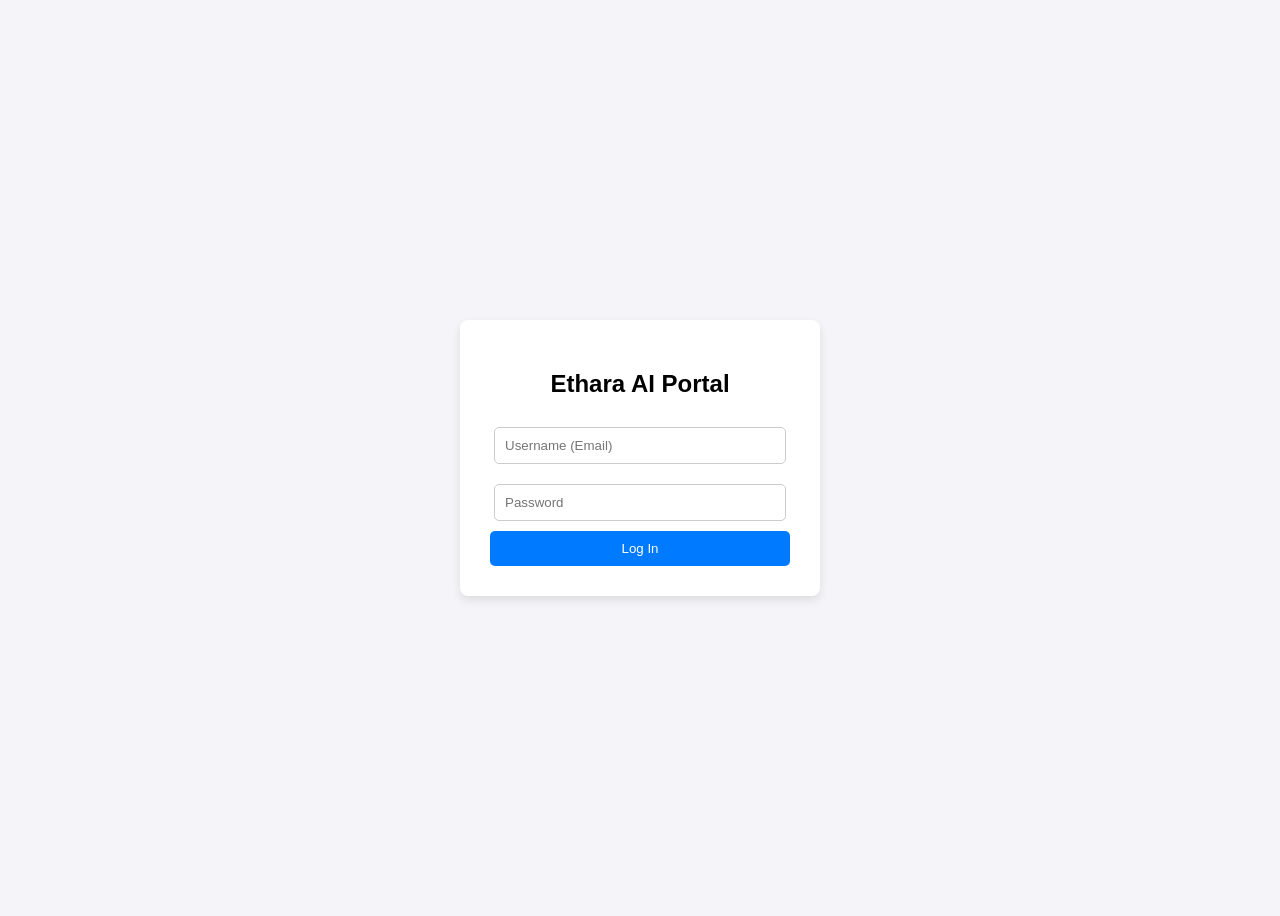
==== taskmanager/taskmanager/src/main/resources/static/dashboard.html @ 2483066d "Merge frontend into backend static resources" ====
<!DOCTYPE html>
<html lang="en">
<head>
    <meta charset="UTF-8">
    <title>Ethara AI - Dashboard</title>
    <style>
        body { font-family: Arial, sans-serif; background-color: #f4f4f9; padding: 20px; }
        .header { display: flex; justify-content: space-between; align-items: center; background: white; padding: 10px 20px; border-radius: 8px; box-shadow: 0 2px 5px rgba(0,0,0,0.1); margin-bottom: 20px; }
        .btn { padding: 8px 15px; border: none; border-radius: 5px; cursor: pointer; color: white; }
        .btn-danger { background-color: #dc3545; }
        .btn-primary { background-color: #007bff; }
        
        /* This hides the Admin section by default. We will un-hide it in JS if they have the Admin role! */
        #admin-section { display: none; background: #e9ecef; padding: 15px; border-radius: 8px; margin-bottom: 20px; }
        
        .task-card { background: white; padding: 15px; border-radius: 8px; box-shadow: 0 2px 5px rgba(0,0,0,0.1); margin-bottom: 10px; }
        .overdue { border-left: 5px solid red; } /* Ethara AI requirement: highlight overdue tasks */
        .on-time { border-left: 5px solid green; }
    </style>
</head>
<body>

    <div class="header">
        <h2>Task Dashboard</h2>
        <button class="btn btn-danger" onclick="logout()">Logout</button>
    </div>

    <!-- ADMIN ONLY SECTION -->
   <!-- ADMIN ONLY SECTION -->
    <div id="admin-section">
        <h3>Admin Controls: Create Task</h3>
        <form onsubmit="createTask(event)">
            <input type="text" id="task-title" placeholder="Task Title" required>
            <input type="date" id="task-date" required>
            
            <!-- New Dynamic ID Inputs -->
            <div style="margin-top: 10px;">
                <label>Project ID:</label>
                <input type="number" id="project-id-input" value="1" style="width: 50px;" required>
                
                <label>Assignee ID:</label>
                <input type="number" id="assignee-id-input" value="1" style="width: 50px;" required>
            </div>

            <button type="submit" class="btn btn-primary" style="margin-top: 10px;">Assign Task</button>
        </form>
    </div>
    <!-- TASK LIST SECTION -->
    <div>
        <h3>Your Tasks</h3>
        <div id="task-list">
            <!-- JavaScript will inject the tasks right here! -->
            <p>Loading tasks...</p>
        </div>
    </div>

    <!-- Connect our new Dashboard JavaScript file -->
    <script src="dashboard.js"></script>
</body>
</html>
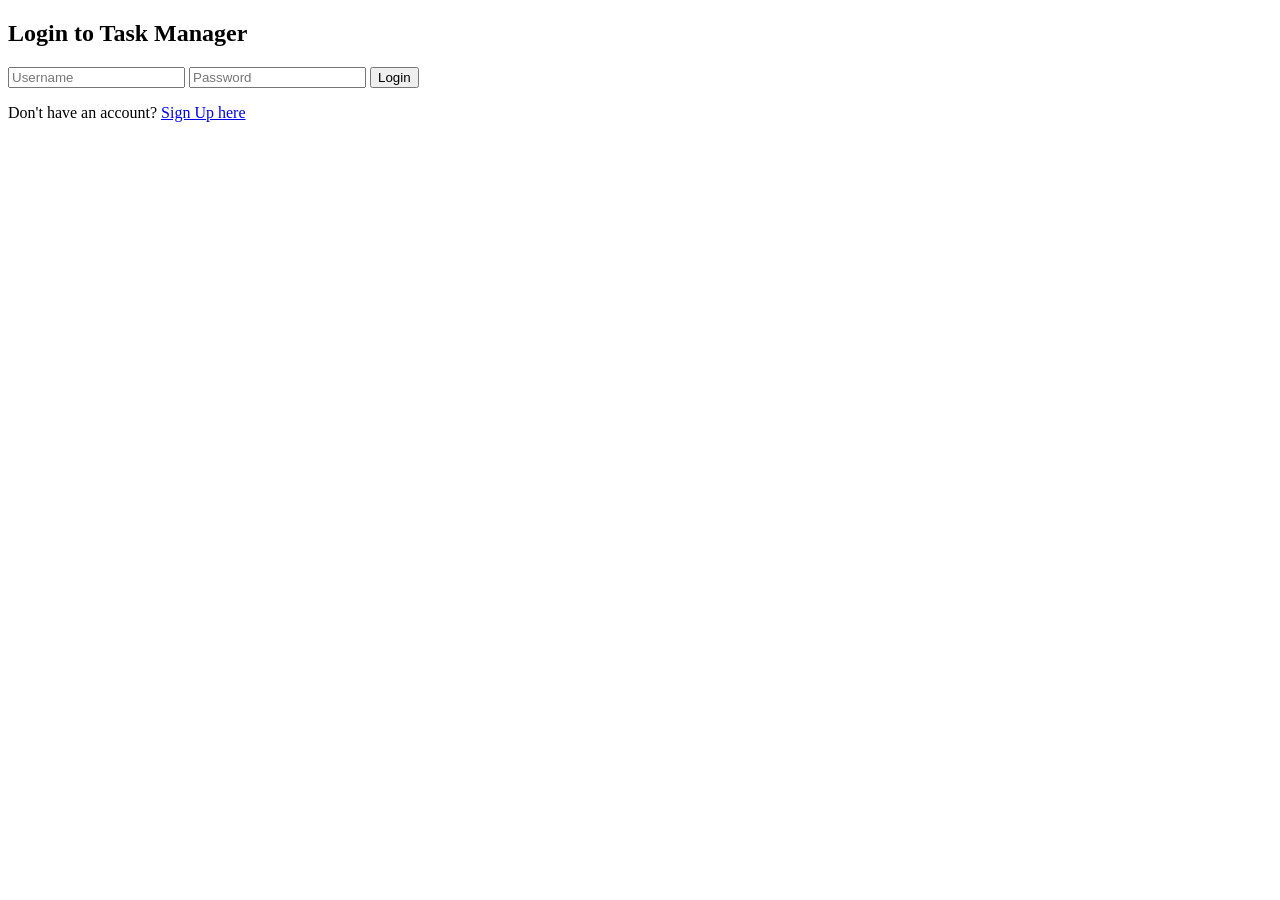
==== commit 5e4a79f9: "Restored full dashboard UI with JWT headers and RBAC" ====
--- a/taskmanager/taskmanager/src/main/resources/static/dashboard.html
+++ b/taskmanager/taskmanager/src/main/resources/static/dashboard.html
@@ -2,59 +2,65 @@
 <html lang="en">
 <head>
     <meta charset="UTF-8">
-    <title>Ethara AI - Dashboard</title>
+    <title>Ethara Task Manager - Dashboard</title>
+    <link rel="stylesheet" href="style.css">
     <style>
-        body { font-family: Arial, sans-serif; background-color: #f4f4f9; padding: 20px; }
-        .header { display: flex; justify-content: space-between; align-items: center; background: white; padding: 10px 20px; border-radius: 8px; box-shadow: 0 2px 5px rgba(0,0,0,0.1); margin-bottom: 20px; }
-        .btn { padding: 8px 15px; border: none; border-radius: 5px; cursor: pointer; color: white; }
-        .btn-danger { background-color: #dc3545; }
-        .btn-primary { background-color: #007bff; }
-        
-        /* This hides the Admin section by default. We will un-hide it in JS if they have the Admin role! */
-        #admin-section { display: none; background: #e9ecef; padding: 15px; border-radius: 8px; margin-bottom: 20px; }
-        
-        .task-card { background: white; padding: 15px; border-radius: 8px; box-shadow: 0 2px 5px rgba(0,0,0,0.1); margin-bottom: 10px; }
-        .overdue { border-left: 5px solid red; } /* Ethara AI requirement: highlight overdue tasks */
-        .on-time { border-left: 5px solid green; }
+        /* Basic inline layout taaki UI bikhre nahi */
+        body { font-family: Arial, sans-serif; background-color: #f4f7f6; margin: 0; padding: 20px; }
+        .header { display: flex; justify-content: space-between; align-items: center; background: #fff; padding: 15px 20px; border-radius: 8px; box-shadow: 0 2px 4px rgba(0,0,0,0.1); margin-bottom: 20px; }
+        .btn-danger { background: #e74c3c; color: white; border: none; padding: 10px 15px; border-radius: 5px; cursor: pointer; font-weight: bold; }
+        .grid { display: grid; grid-template-columns: 1fr 2fr; gap: 20px; }
+        .card { background: #fff; padding: 20px; border-radius: 8px; box-shadow: 0 2px 4px rgba(0,0,0,0.1); }
+        .hidden { display: none !important; }
+        .task-item { border-left: 4px solid #3498db; padding: 15px; margin-bottom: 10px; background: #f9f9f9; border-radius: 4px; }
+        .overdue { border-left-color: #e74c3c; background: #ffebeb; }
+        input, select, button { width: 100%; padding: 10px; margin-top: 10px; box-sizing: border-box; border-radius: 4px; border: 1px solid #ccc; }
+        .btn-primary { background: #3498db; color: white; border: none; cursor: pointer; font-weight: bold; }
     </style>
 </head>
 <body>
-
     <div class="header">
         <h2>Task Dashboard</h2>
-        <button class="btn btn-danger" onclick="logout()">Logout</button>
-    </div>
-
-    <!-- ADMIN ONLY SECTION -->
-   <!-- ADMIN ONLY SECTION -->
-    <div id="admin-section">
-        <h3>Admin Controls: Create Task</h3>
-        <form onsubmit="createTask(event)">
-            <input type="text" id="task-title" placeholder="Task Title" required>
-            <input type="date" id="task-date" required>
-            
-            <!-- New Dynamic ID Inputs -->
-            <div style="margin-top: 10px;">
-                <label>Project ID:</label>
-                <input type="number" id="project-id-input" value="1" style="width: 50px;" required>
-                
-                <label>Assignee ID:</label>
-                <input type="number" id="assignee-id-input" value="1" style="width: 50px;" required>
-            </div>
-
-            <button type="submit" class="btn btn-primary" style="margin-top: 10px;">Assign Task</button>
-        </form>
-    </div>
-    <!-- TASK LIST SECTION -->
-    <div>
-        <h3>Your Tasks</h3>
-        <div id="task-list">
-            <!-- JavaScript will inject the tasks right here! -->
-            <p>Loading tasks...</p>
+        <div>
+            <span id="userRoleBadge" style="margin-right: 15px; font-weight: bold; color: #555;">Loading Role...</span>
+            <!-- LOGOUT BUTTON KA FIX YAHAN HAI -->
+            <button class="btn-danger" onclick="logoutUser()">Logout</button>
         </div>
     </div>
 
-    <!-- Connect our new Dashboard JavaScript file -->
+    <div class="grid">
+        <!-- ADMIN SECTION: Sirf Admin ko dikhega -->
+        <div class="card hidden" id="adminSection">
+            <h3>Admin Controls</h3>
+            
+            <hr style="margin: 15px 0;">
+            <h4>Create New Project</h4>
+            <form id="projectForm">
+                <input type="text" id="proj-name" placeholder="Enter Project Name" required>
+                <button type="submit" class="btn-primary">Add Project</button>
+            </form>
+
+            <hr style="margin: 25px 0 15px 0;">
+            <h4>Assign New Task</h4>
+            <form id="taskForm">
+                <input type="text" id="task-title" placeholder="Task Title" required>
+                <input type="text" id="task-desc" placeholder="Task Description" required>
+                <input type="date" id="task-due" required>
+                <!-- DB IDs (Normally dropdowns hote hain, par backend connection ke liye IDs fine hain) -->
+                <input type="number" id="task-project-id" placeholder="Project ID (e.g. 1)" required>
+                <input type="number" id="task-assignee-id" placeholder="Assignee User ID (e.g. 2)" required>
+                
+                <button type="submit" class="btn-primary">Assign Task</button>
+            </form>
+        </div>
+
+        <!-- TASKS LIST: Sabko dikhega -->
+        <div class="card" id="taskContainer" style="grid-column: span 2;">
+            <h3>Your Assigned Tasks</h3>
+            <div id="tasksList">Fetching your tasks...</div>
+        </div>
+    </div>
+
     <script src="dashboard.js"></script>
 </body>
 </html>
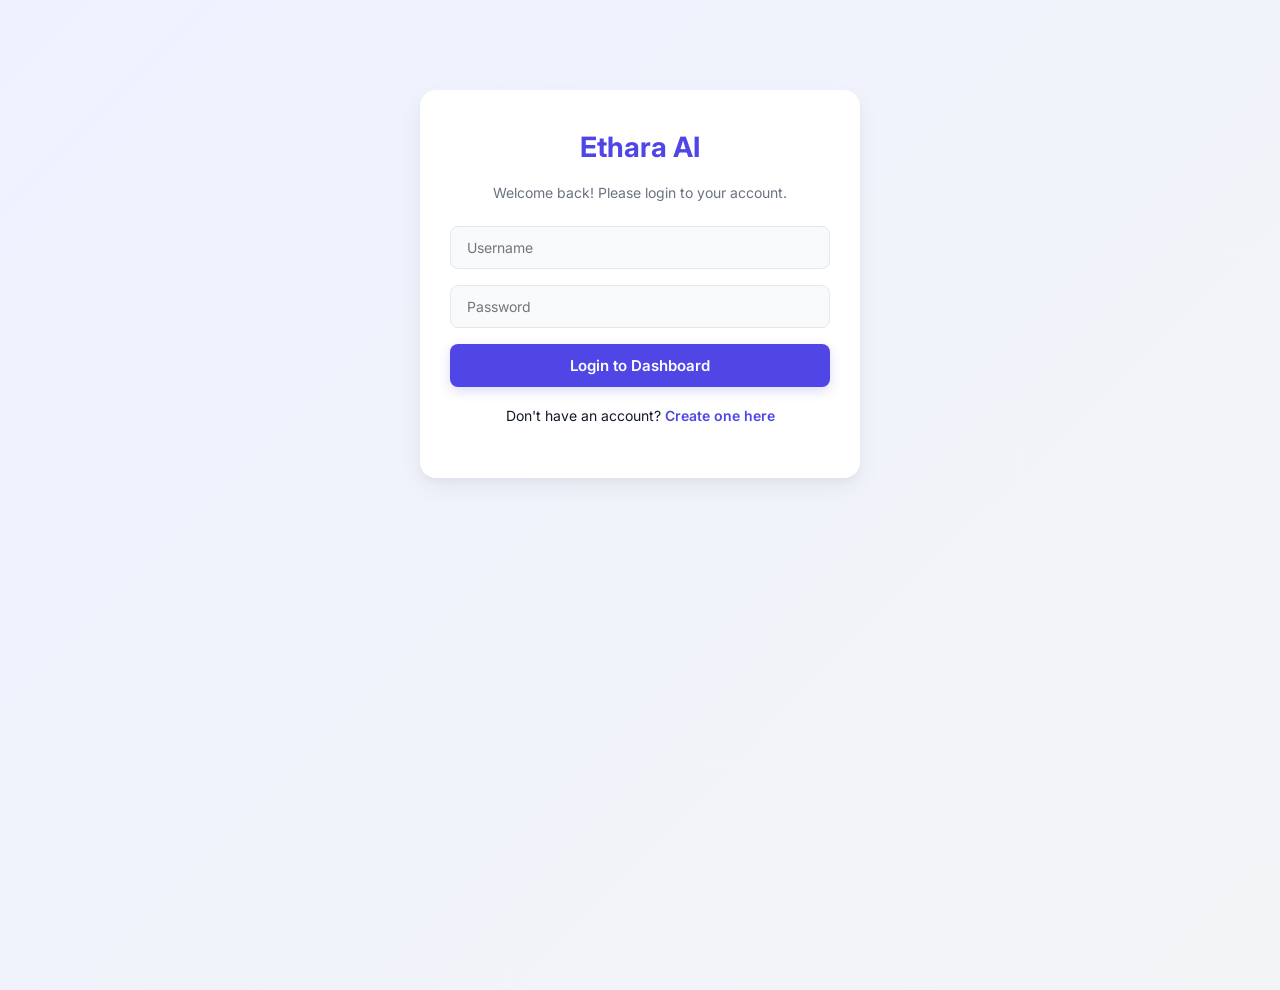
==== commit e1b00717: "ui" ====
--- a/taskmanager/taskmanager/src/main/resources/static/dashboard.html
+++ b/taskmanager/taskmanager/src/main/resources/static/dashboard.html
@@ -2,34 +2,21 @@
 <html lang="en">
 <head>
     <meta charset="UTF-8">
+    <meta name="viewport" content="width=device-width, initial-scale=1.0">
     <title>Ethara Task Manager - Dashboard</title>
     <link rel="stylesheet" href="style.css">
-    <style>
-        /* Basic inline layout taaki UI bikhre nahi */
-        body { font-family: Arial, sans-serif; background-color: #f4f7f6; margin: 0; padding: 20px; }
-        .header { display: flex; justify-content: space-between; align-items: center; background: #fff; padding: 15px 20px; border-radius: 8px; box-shadow: 0 2px 4px rgba(0,0,0,0.1); margin-bottom: 20px; }
-        .btn-danger { background: #e74c3c; color: white; border: none; padding: 10px 15px; border-radius: 5px; cursor: pointer; font-weight: bold; }
-        .grid { display: grid; grid-template-columns: 1fr 2fr; gap: 20px; }
-        .card { background: #fff; padding: 20px; border-radius: 8px; box-shadow: 0 2px 4px rgba(0,0,0,0.1); }
-        .hidden { display: none !important; }
-        .task-item { border-left: 4px solid #3498db; padding: 15px; margin-bottom: 10px; background: #f9f9f9; border-radius: 4px; }
-        .overdue { border-left-color: #e74c3c; background: #ffebeb; }
-        input, select, button { width: 100%; padding: 10px; margin-top: 10px; box-sizing: border-box; border-radius: 4px; border: 1px solid #ccc; }
-        .btn-primary { background: #3498db; color: white; border: none; cursor: pointer; font-weight: bold; }
-    </style>
 </head>
-<body>
+<body class="dashboard-body">
     <div class="header">
         <h2>Task Dashboard</h2>
         <div>
-            <span id="userRoleBadge" style="margin-right: 15px; font-weight: bold; color: #555;">Loading Role...</span>
-            <!-- LOGOUT BUTTON KA FIX YAHAN HAI -->
+            <span id="userRoleBadge" style="margin-right: 15px; font-weight: 600; color: var(--text-muted);">Loading Role...</span>
             <button class="btn-danger" onclick="logoutUser()">Logout</button>
         </div>
     </div>
 
     <div class="grid">
-        <!-- ADMIN SECTION: Sirf Admin ko dikhega -->
+        <!-- ADMIN SECTION -->
         <div class="card hidden" id="adminSection">
             <h3>Admin Controls</h3>
             
@@ -46,15 +33,21 @@
                 <input type="text" id="task-title" placeholder="Task Title" required>
                 <input type="text" id="task-desc" placeholder="Task Description" required>
                 <input type="date" id="task-due" required>
-                <!-- DB IDs (Normally dropdowns hote hain, par backend connection ke liye IDs fine hain) -->
-                <input type="number" id="task-project-id" placeholder="Project ID (e.g. 1)" required>
-                <input type="number" id="task-assignee-id" placeholder="Assignee User ID (e.g. 2)" required>
+                
+                <!-- DROPDOWNS FOR PROJECTS AND USERS -->
+                <select id="task-project-id" required>
+                    <option value="">Loading Projects...</option>
+                </select>
+                
+                <select id="task-assignee-id" required>
+                    <option value="">Loading Users...</option>
+                </select>
                 
                 <button type="submit" class="btn-primary">Assign Task</button>
             </form>
         </div>
 
-        <!-- TASKS LIST: Sabko dikhega -->
+        <!-- TASKS LIST -->
         <div class="card" id="taskContainer" style="grid-column: span 2;">
             <h3>Your Assigned Tasks</h3>
             <div id="tasksList">Fetching your tasks...</div>
--- a/taskmanager/taskmanager/src/main/resources/static/style.css
+++ b/taskmanager/taskmanager/src/main/resources/static/style.css
@@ -0,0 +1,182 @@
+@import url('https://fonts.googleapis.com/css2?family=Inter:wght@400;500;600;700&display=swap');
+
+:root {
+    --primary: #4F46E5; /* Modern Indigo */
+    --primary-hover: #4338CA;
+    --danger: #EF4444; /* Clean Red */
+    --danger-hover: #DC2828;
+    --bg-color: #F3F4F6;
+    --card-bg: #FFFFFF;
+    --text-main: #111827;
+    --text-muted: #6B7280;
+}
+
+body {
+    font-family: 'Inter', sans-serif;
+    background: linear-gradient(135deg, #EEF2FF 0%, #F3F4F6 100%);
+    color: var(--text-main);
+    margin: 0;
+    padding: 0;
+    min-height: 100vh;
+    transition: opacity 0.4s ease-in-out; /* Smooth Logout Transition */
+}
+
+/* Ye class logout ke time use hogi */
+body.fade-out { opacity: 0; }
+
+/* =========================================
+   LOGIN / SIGNUP PAGE STYLES
+   ========================================= */
+.auth-container {
+    max-width: 380px;
+    margin: 10vh auto;
+    background: var(--card-bg);
+    padding: 40px 30px;
+    border-radius: 16px;
+    box-shadow: 0 10px 25px rgba(0,0,0,0.05), 0 4px 6px rgba(0,0,0,0.03);
+    text-align: center;
+    /* Smooth slide up animation on load */
+    animation: slideUp 0.6s cubic-bezier(0.16, 1, 0.3, 1);
+}
+
+@keyframes slideUp {
+    from { opacity: 0; transform: translateY(30px); }
+    to { opacity: 1; transform: translateY(0); }
+}
+
+.auth-container h2 {
+    color: var(--primary);
+    font-weight: 700;
+    font-size: 28px;
+    margin-bottom: 8px;
+    margin-top: 0;
+}
+
+.auth-container p.subtitle {
+    color: var(--text-muted);
+    font-size: 14px;
+    margin-bottom: 25px;
+}
+
+.auth-container p { font-size: 14px; margin-top: 20px;}
+.auth-container a { color: var(--primary); text-decoration: none; font-weight: 600; transition: color 0.2s;}
+.auth-container a:hover { color: var(--primary-hover); }
+
+/* =========================================
+   FORMS & INPUTS
+   ========================================= */
+input, select {
+    width: 100%;
+    padding: 12px 16px;
+    margin-bottom: 16px;
+    border: 1px solid #E5E7EB;
+    border-radius: 8px;
+    font-size: 14px;
+    font-family: inherit;
+    box-sizing: border-box;
+    transition: all 0.3s ease;
+    background-color: #F9FAFB;
+}
+
+input:focus, select:focus {
+    outline: none;
+    border-color: var(--primary);
+    box-shadow: 0 0 0 3px rgba(79, 70, 229, 0.15);
+    background-color: #FFFFFF;
+}
+
+button {
+    width: 100%;
+    padding: 12px;
+    border: none;
+    border-radius: 8px;
+    font-size: 15px;
+    font-weight: 600;
+    cursor: pointer;
+    transition: all 0.3s ease;
+    font-family: inherit;
+}
+
+button[type="submit"], .btn-primary {
+    background: var(--primary);
+    color: white;
+    box-shadow: 0 4px 12px rgba(79, 70, 229, 0.2);
+}
+
+button[type="submit"]:hover, .btn-primary:hover {
+    background: var(--primary-hover);
+    transform: translateY(-2px);
+    box-shadow: 0 6px 16px rgba(79, 70, 229, 0.3);
+}
+
+.btn-danger {
+    background: var(--danger);
+    color: white;
+    width: auto;
+    padding: 8px 16px;
+}
+.btn-danger:hover {
+    background: var(--danger-hover);
+    transform: translateY(-1px);
+}
+
+/* =========================================
+   DASHBOARD STYLES
+   ========================================= */
+.dashboard-body {
+    padding: 30px;
+    max-width: 1100px;
+    margin: 0 auto;
+    animation: fadeIn 0.8s ease-out;
+}
+
+@keyframes fadeIn {
+    from { opacity: 0; }
+    to { opacity: 1; }
+}
+
+.header {
+    display: flex;
+    justify-content: space-between;
+    align-items: center;
+    background: var(--card-bg);
+    padding: 15px 25px;
+    border-radius: 12px;
+    box-shadow: 0 4px 6px rgba(0,0,0,0.02);
+    margin-bottom: 30px;
+}
+.header h2 { margin: 0; font-size: 22px; color: var(--text-main);}
+
+.grid { display: grid; grid-template-columns: 1fr 2fr; gap: 25px; }
+@media (max-width: 768px) { .grid { grid-template-columns: 1fr; } }
+
+.card {
+    background: var(--card-bg);
+    padding: 25px;
+    border-radius: 12px;
+    box-shadow: 0 4px 15px rgba(0,0,0,0.03);
+}
+
+hr { border: 0; height: 1px; background: #E5E7EB; }
+h3, h4 { color: var(--text-main); margin-top: 0;}
+
+/* Task Items */
+.task-item {
+    border-left: 4px solid var(--primary);
+    padding: 20px;
+    margin-bottom: 15px;
+    background: #fff;
+    border-radius: 8px;
+    box-shadow: 0 2px 8px rgba(0,0,0,0.03);
+    transition: transform 0.2s ease, box-shadow 0.2s ease;
+}
+.task-item:hover {
+    transform: translateY(-3px);
+    box-shadow: 0 8px 20px rgba(0,0,0,0.08);
+}
+.overdue {
+    border-left-color: var(--danger);
+    background: #FEF2F2;
+}
+.task-item p { color: var(--text-muted); line-height: 1.5; font-size: 14px;}
+.task-item small { color: #9CA3AF; font-size: 13px; }
